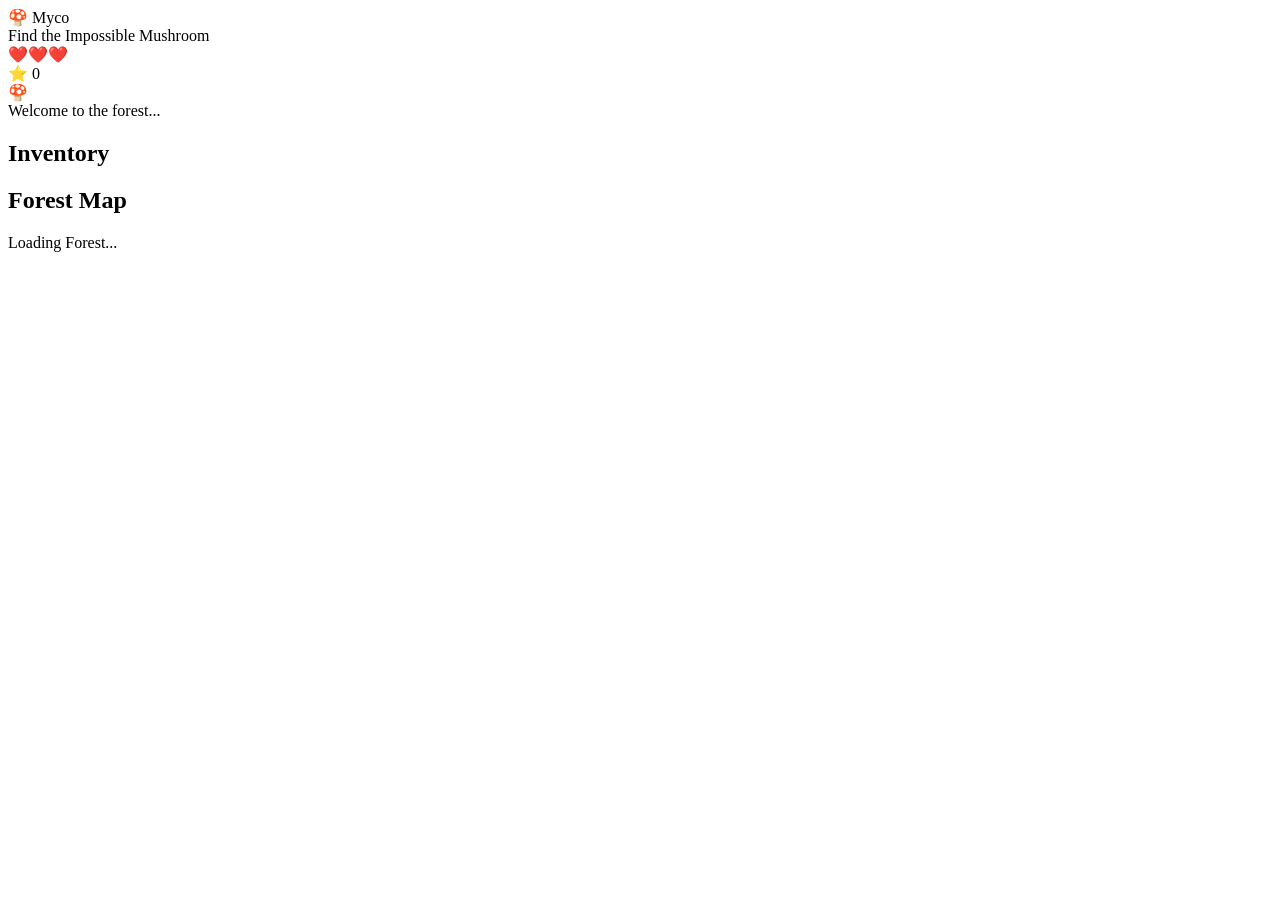
==== ui/game.html @ effb810e "Add game HTML shell" ====
<!DOCTYPE html>
<html lang="en">

<head>

<meta charset="UTF-8">

<meta
name="viewport"
content="width=device-width, initial-scale=1.0">

<title>Myco</title>

<link rel="stylesheet" href="game.css">

</head>

<body>

<div id="game">

    <!-- ========================= -->
    <!-- TOP HUD -->
    <!-- ========================= -->

    <header id="hud">

        <div class="hud-left">

            <div class="logo">

                🍄 Myco

            </div>

        </div>

        <div class="hud-center">

            <div id="quest">

                Find the Impossible Mushroom

            </div>

        </div>

        <div class="hud-right">

            <div id="health">

                ❤️❤️❤️

            </div>

            <div id="score">

                ⭐ 0

            </div>

        </div>

    </header>



    <!-- ========================= -->
    <!-- GAME AREA -->
    <!-- ========================= -->

    <main id="viewport">

        <!-- camera -->

        <div id="camera">

            <!-- world -->

            <div id="world">

            </div>

        </div>

    </main>



    <!-- ========================= -->
    <!-- MYCO DIALOG -->
    <!-- ========================= -->

    <div id="dialog">

        <div id="portrait">

            🍄

        </div>

        <div id="dialogText">

            Welcome to the forest...

        </div>

    </div>



    <!-- ========================= -->
    <!-- INVENTORY -->
    <!-- ========================= -->

    <aside id="inventory">

        <h2>

            Inventory

        </h2>

        <ul id="inventoryList">

        </ul>

    </aside>



    <!-- ========================= -->
    <!-- WORLD MAP -->
    <!-- ========================= -->

    <div id="worldMap">

        <h2>

            Forest Map

        </h2>

        <div id="mapNodes">

        </div>

    </div>



    <!-- ========================= -->
    <!-- LOADING -->
    <!-- ========================= -->

    <div id="loading">

        Loading Forest...

    </div>

</div>

<script src="game.js"></script>

</body>

</html>
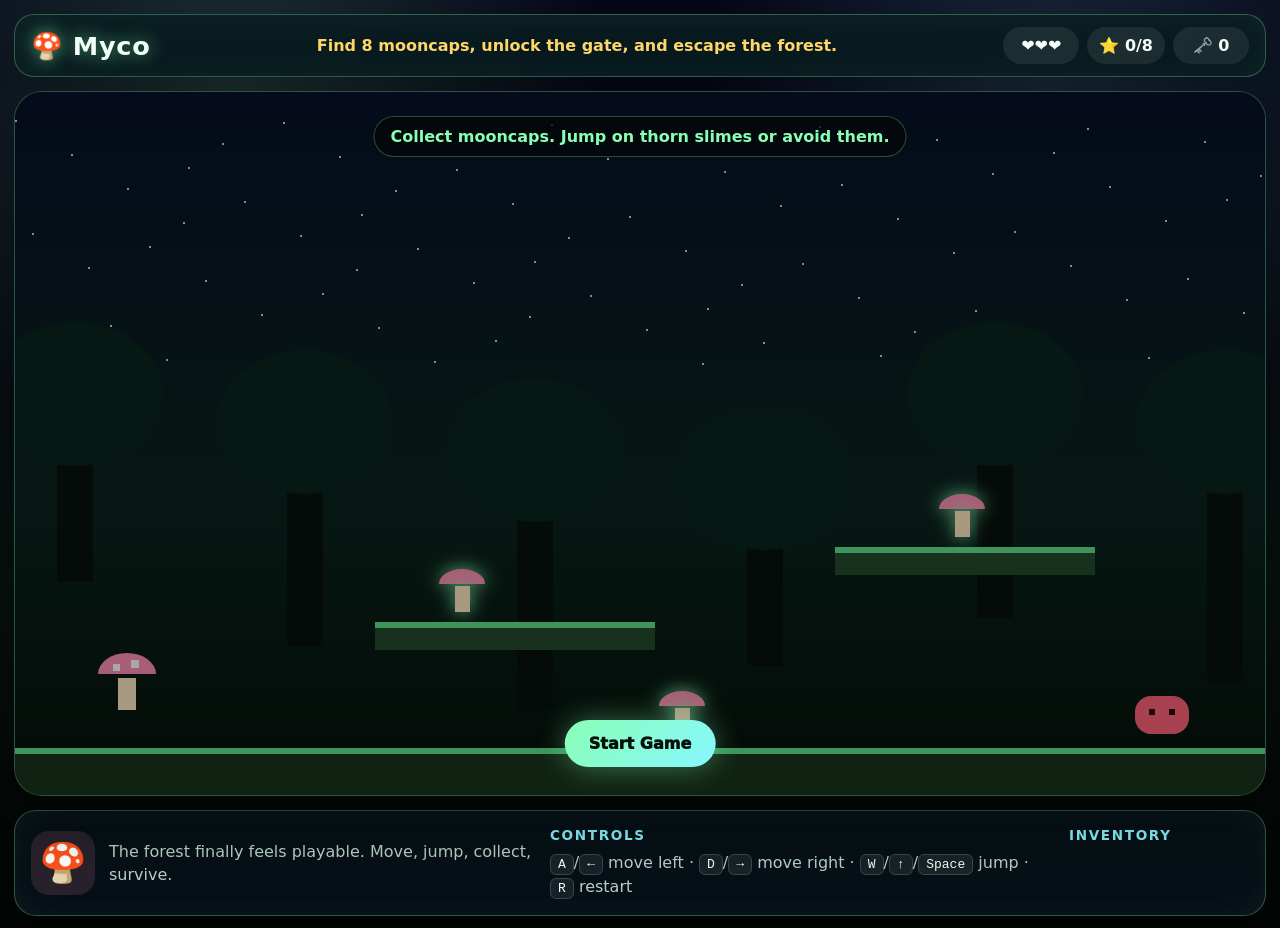
==== commit 4a1a6351: "Turn Myco shell into playable game" ====
--- a/ui/game.html
+++ b/ui/game.html
@@ -1,168 +1,47 @@
 <!DOCTYPE html>
 <html lang="en">
+<head>
+    <meta charset="UTF-8">
+    <meta name="viewport" content="width=device-width, initial-scale=1.0">
+    <title>Myco</title>
+    <link rel="stylesheet" href="game.css">
+</head>
+<body>
+    <div id="game">
+        <header id="hud" aria-label="Game status">
+            <div class="brand">🍄 <strong>Myco</strong></div>
+            <div id="quest">Find 8 mooncaps, unlock the gate, and escape the forest.</div>
+            <div class="stats">
+                <span id="health">❤️❤️❤️</span>
+                <span id="score">⭐ 0/8</span>
+                <span id="keys">🗝️ 0</span>
+            </div>
+        </header>
 
-<head>
+        <main id="viewport" aria-label="Playable Myco game">
+            <canvas id="gameCanvas" width="1280" height="720"></canvas>
+            <div id="toast">Press Start or Space to play</div>
+            <button id="startButton" type="button">Start Game</button>
+        </main>
 
-<meta charset="UTF-8">
-
-<meta
-name="viewport"
-content="width=device-width, initial-scale=1.0">
-
-<title>Myco</title>
-
-<link rel="stylesheet" href="game.css">
-
-</head>
-
-<body>
-
-<div id="game">
-
-    <!-- ========================= -->
-    <!-- TOP HUD -->
-    <!-- ========================= -->
-
-    <header id="hud">
-
-        <div class="hud-left">
-
-            <div class="logo">
-
-                🍄 Myco
-
+        <section id="panel" aria-label="Game controls and story">
+            <div id="dialog">
+                <div id="portrait">🍄</div>
+                <p id="dialogText">I need mooncaps to open the old root gate. Watch out for thorn slimes.</p>
             </div>
 
-        </div>
-
-        <div class="hud-center">
-
-            <div id="quest">
-
-                Find the Impossible Mushroom
-
+            <div id="controls">
+                <h2>Controls</h2>
+                <p><kbd>A</kbd>/<kbd>←</kbd> move left · <kbd>D</kbd>/<kbd>→</kbd> move right · <kbd>W</kbd>/<kbd>↑</kbd>/<kbd>Space</kbd> jump · <kbd>R</kbd> restart</p>
             </div>
 
-        </div>
-
-        <div class="hud-right">
-
-            <div id="health">
-
-                ❤️❤️❤️
-
+            <div id="inventory">
+                <h2>Inventory</h2>
+                <ul id="inventoryList" aria-label="Collected items"></ul>
             </div>
-
-            <div id="score">
-
-                ⭐ 0
-
-            </div>
-
-        </div>
-
-    </header>
-
-
-
-    <!-- ========================= -->
-    <!-- GAME AREA -->
-    <!-- ========================= -->
-
-    <main id="viewport">
-
-        <!-- camera -->
-
-        <div id="camera">
-
-            <!-- world -->
-
-            <div id="world">
-
-            </div>
-
-        </div>
-
-    </main>
-
-
-
-    <!-- ========================= -->
-    <!-- MYCO DIALOG -->
-    <!-- ========================= -->
-
-    <div id="dialog">
-
-        <div id="portrait">
-
-            🍄
-
-        </div>
-
-        <div id="dialogText">
-
-            Welcome to the forest...
-
-        </div>
-
+        </section>
     </div>
 
-
-
-    <!-- ========================= -->
-    <!-- INVENTORY -->
-    <!-- ========================= -->
-
-    <aside id="inventory">
-
-        <h2>
-
-            Inventory
-
-        </h2>
-
-        <ul id="inventoryList">
-
-        </ul>
-
-    </aside>
-
-
-
-    <!-- ========================= -->
-    <!-- WORLD MAP -->
-    <!-- ========================= -->
-
-    <div id="worldMap">
-
-        <h2>
-
-            Forest Map
-
-        </h2>
-
-        <div id="mapNodes">
-
-        </div>
-
-    </div>
-
-
-
-    <!-- ========================= -->
-    <!-- LOADING -->
-    <!-- ========================= -->
-
-    <div id="loading">
-
-        Loading Forest...
-
-    </div>
-
-</div>
-
-<script src="game.js"></script>
-
+    <script src="game.js"></script>
 </body>
-
 </html>
--- a/ui/game.css
+++ b/ui/game.css
@@ -0,0 +1,211 @@
+:root {
+    --bg: #050812;
+    --panel: rgba(8, 18, 26, 0.86);
+    --panel-strong: rgba(10, 28, 32, 0.95);
+    --cyan: #87f7ff;
+    --green: #89ffb5;
+    --gold: #ffd76a;
+    --pink: #ff8fb3;
+    --text: #f5fff9;
+    --muted: #b9d2c8;
+    --danger: #ff6378;
+}
+
+* { box-sizing: border-box; }
+
+html,
+body {
+    width: 100%;
+    min-height: 100%;
+    margin: 0;
+}
+
+body {
+    color: var(--text);
+    font-family: Inter, ui-rounded, "Segoe UI", system-ui, sans-serif;
+    background:
+        radial-gradient(circle at 18% 10%, rgba(137, 255, 181, 0.18), transparent 28%),
+        radial-gradient(circle at 82% 12%, rgba(135, 247, 255, 0.16), transparent 26%),
+        linear-gradient(180deg, #07071a 0%, #07110f 62%, #020503 100%);
+}
+
+#game {
+    display: grid;
+    grid-template-rows: auto minmax(360px, 1fr) auto;
+    gap: 14px;
+    width: min(1440px, 100vw);
+    min-height: 100vh;
+    padding: 14px;
+    margin: 0 auto;
+}
+
+#hud,
+#panel,
+#viewport {
+    border: 1px solid rgba(137, 255, 181, 0.3);
+    box-shadow: 0 24px 70px rgba(0, 0, 0, 0.36), inset 0 0 30px rgba(137, 255, 181, 0.05);
+}
+
+#hud {
+    display: grid;
+    grid-template-columns: auto minmax(220px, 1fr) auto;
+    gap: 16px;
+    align-items: center;
+    padding: 12px 16px;
+    border-radius: 20px;
+    background: var(--panel-strong);
+}
+
+.brand {
+    font-size: clamp(1.25rem, 2vw, 1.8rem);
+    letter-spacing: 0.03em;
+    text-shadow: 0 0 18px rgba(137, 255, 181, 0.6);
+}
+
+#quest {
+    justify-self: center;
+    color: var(--gold);
+    font-weight: 800;
+    text-align: center;
+}
+
+.stats {
+    display: flex;
+    flex-wrap: wrap;
+    gap: 8px;
+    justify-content: flex-end;
+}
+
+.stats span {
+    min-width: 76px;
+    padding: 9px 12px;
+    font-weight: 900;
+    text-align: center;
+    border-radius: 999px;
+    background: rgba(255, 255, 255, 0.08);
+}
+
+#viewport {
+    position: relative;
+    overflow: hidden;
+    border-radius: 28px;
+    background: #050812;
+}
+
+#gameCanvas {
+    display: block;
+    width: 100%;
+    height: 100%;
+    min-height: 520px;
+    image-rendering: pixelated;
+}
+
+#toast,
+#startButton {
+    position: absolute;
+    left: 50%;
+    transform: translateX(-50%);
+}
+
+#toast {
+    top: 24px;
+    padding: 10px 16px;
+    color: var(--green);
+    font-weight: 900;
+    text-align: center;
+    border: 1px solid rgba(137, 255, 181, 0.28);
+    border-radius: 999px;
+    background: rgba(2, 8, 8, 0.72);
+}
+
+#startButton {
+    bottom: 28px;
+    padding: 14px 24px;
+    color: #05100b;
+    font: inherit;
+    font-weight: 950;
+    cursor: pointer;
+    border: 0;
+    border-radius: 999px;
+    background: linear-gradient(135deg, var(--green), var(--cyan));
+    box-shadow: 0 0 28px rgba(137, 255, 181, 0.38);
+}
+
+#startButton.hidden { display: none; }
+
+#panel {
+    display: grid;
+    grid-template-columns: minmax(260px, 1fr) minmax(260px, 1fr) auto;
+    gap: 16px;
+    padding: 16px;
+    border-radius: 22px;
+    background: var(--panel);
+}
+
+#dialog {
+    display: flex;
+    gap: 14px;
+    align-items: center;
+}
+
+#portrait {
+    display: grid;
+    flex: 0 0 64px;
+    width: 64px;
+    height: 64px;
+    place-items: center;
+    font-size: 2.4rem;
+    border-radius: 18px;
+    background: rgba(255, 143, 179, 0.14);
+}
+
+#dialogText,
+#controls p {
+    margin: 0;
+    color: var(--muted);
+    line-height: 1.45;
+}
+
+h2 {
+    margin: 0 0 8px;
+    color: var(--cyan);
+    font-size: 0.85rem;
+    letter-spacing: 0.12em;
+    text-transform: uppercase;
+}
+
+kbd {
+    padding: 2px 7px;
+    color: var(--text);
+    border: 1px solid rgba(255, 255, 255, 0.16);
+    border-radius: 6px;
+    background: rgba(255, 255, 255, 0.08);
+}
+
+#inventoryList {
+    display: flex;
+    flex-wrap: wrap;
+    gap: 7px;
+    min-width: 180px;
+    padding: 0;
+    margin: 0;
+    list-style: none;
+}
+
+#inventoryList li {
+    display: grid;
+    width: 34px;
+    height: 34px;
+    place-items: center;
+    border: 1px solid rgba(255, 255, 255, 0.16);
+    border-radius: 10px;
+    background: rgba(255, 255, 255, 0.08);
+}
+
+@media (max-width: 900px) {
+    #hud,
+    #panel { grid-template-columns: 1fr; }
+    #quest,
+    .stats { justify-self: start; }
+    #gameCanvas { min-height: 460px; }
+}
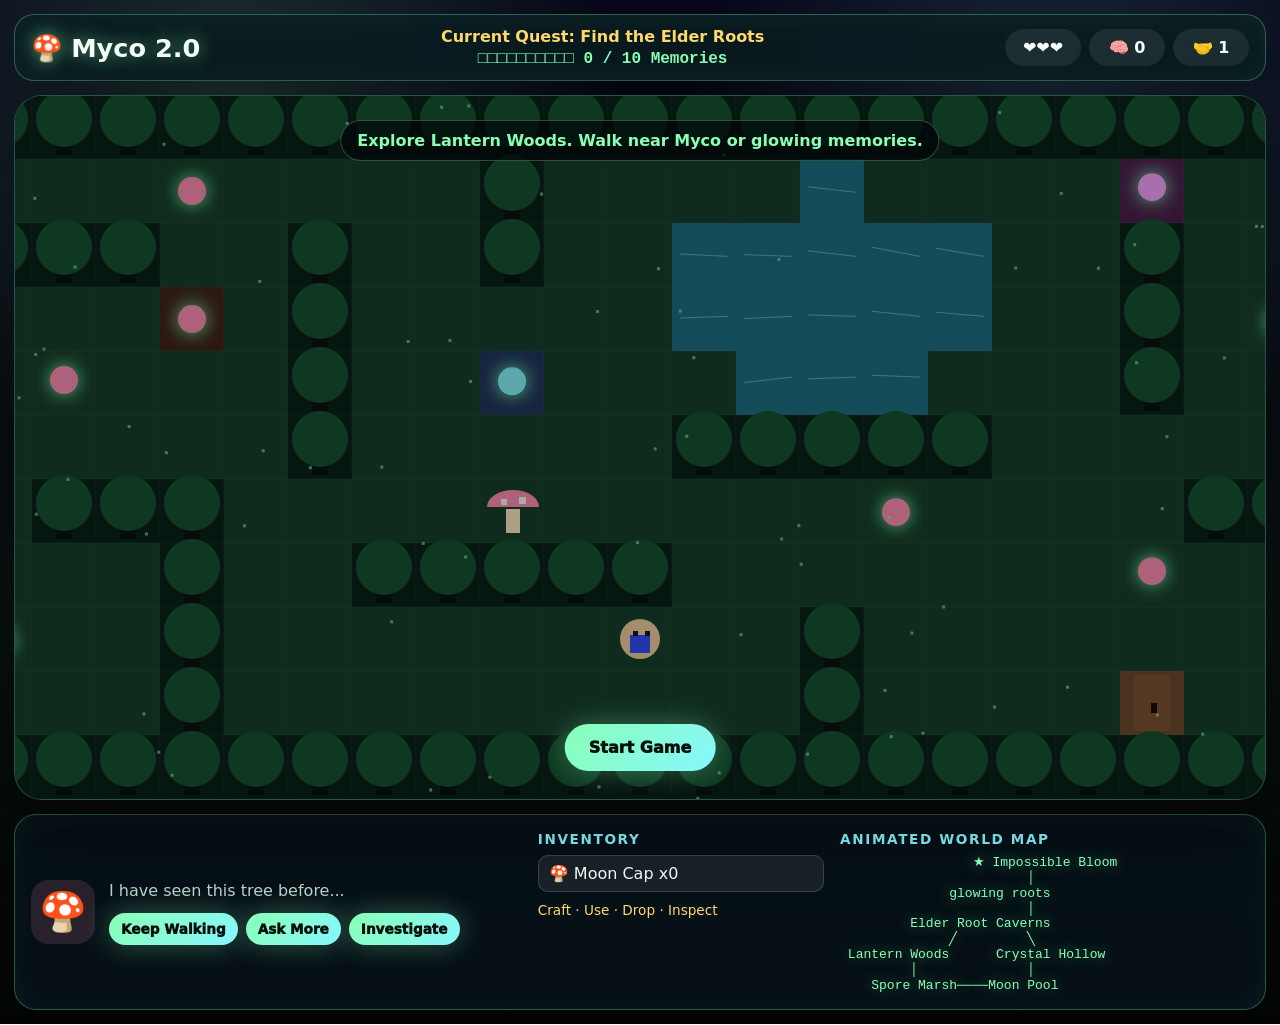
==== commit a7438ba2: "Build Myco 2.0 game architecture" ====
--- a/ui/game.html
+++ b/ui/game.html
@@ -3,41 +3,60 @@
 <head>
     <meta charset="UTF-8">
     <meta name="viewport" content="width=device-width, initial-scale=1.0">
-    <title>Myco</title>
+    <title>Myco 2.0</title>
     <link rel="stylesheet" href="game.css">
 </head>
 <body>
     <div id="game">
         <header id="hud" aria-label="Game status">
-            <div class="brand">🍄 <strong>Myco</strong></div>
-            <div id="quest">Find 8 mooncaps, unlock the gate, and escape the forest.</div>
+            <div class="brand">🍄 <strong>Myco 2.0</strong></div>
+            <div id="questBlock">
+                <span id="questTitle">Current Quest: Find the Elder Roots</span>
+                <span id="questProgress">□□□□□□□□□□ 0 / 10 Memories</span>
+            </div>
             <div class="stats">
                 <span id="health">❤️❤️❤️</span>
-                <span id="score">⭐ 0/8</span>
-                <span id="keys">🗝️ 0</span>
+                <span id="memoryCount">🧠 0</span>
+                <span id="friendship">🤝 1</span>
             </div>
         </header>
 
-        <main id="viewport" aria-label="Playable Myco game">
+        <main id="viewport" aria-label="Playable Myco 2.0 game">
             <canvas id="gameCanvas" width="1280" height="720"></canvas>
-            <div id="toast">Press Start or Space to play</div>
+            <div id="toast">Press Start, then walk with WASD or arrow keys.</div>
             <button id="startButton" type="button">Start Game</button>
         </main>
 
-        <section id="panel" aria-label="Game controls and story">
+        <section id="panel" aria-label="Companion, inventory, and map">
             <div id="dialog">
                 <div id="portrait">🍄</div>
-                <p id="dialogText">I need mooncaps to open the old root gate. Watch out for thorn slimes.</p>
-            </div>
-
-            <div id="controls">
-                <h2>Controls</h2>
-                <p><kbd>A</kbd>/<kbd>←</kbd> move left · <kbd>D</kbd>/<kbd>→</kbd> move right · <kbd>W</kbd>/<kbd>↑</kbd>/<kbd>Space</kbd> jump · <kbd>R</kbd> restart</p>
+                <div>
+                    <p id="dialogText">I have seen this tree before...</p>
+                    <div id="dialogChoices">
+                        <button type="button" data-choice="Keep Walking">Keep Walking</button>
+                        <button type="button" data-choice="Ask More">Ask More</button>
+                        <button type="button" data-choice="Investigate">Investigate</button>
+                    </div>
+                </div>
             </div>
 
             <div id="inventory">
                 <h2>Inventory</h2>
                 <ul id="inventoryList" aria-label="Collected items"></ul>
+                <div class="actions">Craft · Use · Drop · Inspect</div>
+            </div>
+
+            <div id="worldMap">
+                <h2>Animated World Map</h2>
+                <pre id="mapArt">                 ★ Impossible Bloom
+                        │
+              glowing roots
+                        │
+         Elder Root Caverns
+              ╱         ╲
+ Lantern Woods      Crystal Hollow
+         │              │
+    Spore Marsh────Moon Pool</pre>
             </div>
         </section>
     </div>
--- a/ui/game.css
+++ b/ui/game.css
@@ -1,5 +1,4 @@
 :root {
-    --bg: #050812;
     --panel: rgba(8, 18, 26, 0.86);
     --panel-strong: rgba(10, 28, 32, 0.95);
     --cyan: #87f7ff;
@@ -8,47 +7,37 @@
     --pink: #ff8fb3;
     --text: #f5fff9;
     --muted: #b9d2c8;
-    --danger: #ff6378;
 }
 
 * { box-sizing: border-box; }
-
-html,
-body {
-    width: 100%;
-    min-height: 100%;
-    margin: 0;
-}
+html, body { width: 100%; min-height: 100%; margin: 0; }
 
 body {
     color: var(--text);
     font-family: Inter, ui-rounded, "Segoe UI", system-ui, sans-serif;
-    background:
-        radial-gradient(circle at 18% 10%, rgba(137, 255, 181, 0.18), transparent 28%),
+    background: radial-gradient(circle at 18% 10%, rgba(137, 255, 181, 0.18), transparent 28%),
         radial-gradient(circle at 82% 12%, rgba(135, 247, 255, 0.16), transparent 26%),
         linear-gradient(180deg, #07071a 0%, #07110f 62%, #020503 100%);
 }
 
 #game {
     display: grid;
-    grid-template-rows: auto minmax(360px, 1fr) auto;
+    grid-template-rows: auto minmax(420px, 1fr) auto;
     gap: 14px;
-    width: min(1440px, 100vw);
+    width: min(1540px, 100vw);
     min-height: 100vh;
     padding: 14px;
     margin: 0 auto;
 }
 
-#hud,
-#panel,
-#viewport {
+#hud, #panel, #viewport {
     border: 1px solid rgba(137, 255, 181, 0.3);
     box-shadow: 0 24px 70px rgba(0, 0, 0, 0.36), inset 0 0 30px rgba(137, 255, 181, 0.05);
 }
 
 #hud {
     display: grid;
-    grid-template-columns: auto minmax(220px, 1fr) auto;
+    grid-template-columns: auto minmax(280px, 1fr) auto;
     gap: 16px;
     align-items: center;
     padding: 12px 16px;
@@ -56,156 +45,36 @@
     background: var(--panel-strong);
 }
 
-.brand {
-    font-size: clamp(1.25rem, 2vw, 1.8rem);
-    letter-spacing: 0.03em;
-    text-shadow: 0 0 18px rgba(137, 255, 181, 0.6);
-}
+.brand { font-size: clamp(1.25rem, 2vw, 1.8rem); text-shadow: 0 0 18px rgba(137, 255, 181, 0.6); }
+#questBlock { display: grid; gap: 4px; justify-items: center; color: var(--gold); font-weight: 800; text-align: center; }
+#questProgress { color: var(--green); font-family: ui-monospace, SFMono-Regular, Menlo, monospace; }
+.stats { display: flex; flex-wrap: wrap; gap: 8px; justify-content: flex-end; }
+.stats span { min-width: 76px; padding: 9px 12px; font-weight: 900; text-align: center; border-radius: 999px; background: rgba(255, 255, 255, 0.08); }
 
-#quest {
-    justify-self: center;
-    color: var(--gold);
-    font-weight: 800;
-    text-align: center;
-}
-
-.stats {
-    display: flex;
-    flex-wrap: wrap;
-    gap: 8px;
-    justify-content: flex-end;
-}
-
-.stats span {
-    min-width: 76px;
-    padding: 9px 12px;
-    font-weight: 900;
-    text-align: center;
-    border-radius: 999px;
-    background: rgba(255, 255, 255, 0.08);
-}
-
-#viewport {
-    position: relative;
-    overflow: hidden;
-    border-radius: 28px;
-    background: #050812;
-}
-
-#gameCanvas {
-    display: block;
-    width: 100%;
-    height: 100%;
-    min-height: 520px;
-    image-rendering: pixelated;
-}
-
-#toast,
-#startButton {
-    position: absolute;
-    left: 50%;
-    transform: translateX(-50%);
-}
-
-#toast {
-    top: 24px;
-    padding: 10px 16px;
-    color: var(--green);
-    font-weight: 900;
-    text-align: center;
-    border: 1px solid rgba(137, 255, 181, 0.28);
-    border-radius: 999px;
-    background: rgba(2, 8, 8, 0.72);
-}
-
-#startButton {
-    bottom: 28px;
-    padding: 14px 24px;
-    color: #05100b;
-    font: inherit;
-    font-weight: 950;
-    cursor: pointer;
-    border: 0;
-    border-radius: 999px;
-    background: linear-gradient(135deg, var(--green), var(--cyan));
-    box-shadow: 0 0 28px rgba(137, 255, 181, 0.38);
-}
-
+#viewport { position: relative; overflow: hidden; border-radius: 28px; background: #050812; }
+#gameCanvas { display: block; width: 100%; height: 100%; min-height: 560px; image-rendering: pixelated; }
+#toast, #startButton { position: absolute; left: 50%; transform: translateX(-50%); }
+#toast { top: 24px; padding: 10px 16px; color: var(--green); font-weight: 900; text-align: center; border: 1px solid rgba(137, 255, 181, 0.28); border-radius: 999px; background: rgba(2, 8, 8, 0.72); }
+#startButton, #dialogChoices button { color: #05100b; font: inherit; font-weight: 950; cursor: pointer; border: 0; border-radius: 999px; background: linear-gradient(135deg, var(--green), var(--cyan)); box-shadow: 0 0 28px rgba(137, 255, 181, 0.32); }
+#startButton { bottom: 28px; padding: 14px 24px; }
 #startButton.hidden { display: none; }
 
-#panel {
-    display: grid;
-    grid-template-columns: minmax(260px, 1fr) minmax(260px, 1fr) auto;
-    gap: 16px;
-    padding: 16px;
-    border-radius: 22px;
-    background: var(--panel);
+#panel { display: grid; grid-template-columns: minmax(330px, 1.2fr) minmax(240px, 0.7fr) minmax(330px, 1fr); gap: 16px; padding: 16px; border-radius: 22px; background: var(--panel); }
+#dialog { display: flex; gap: 14px; align-items: center; }
+#portrait { display: grid; flex: 0 0 64px; width: 64px; height: 64px; place-items: center; font-size: 2.4rem; border-radius: 18px; background: rgba(255, 143, 179, 0.14); }
+#dialogText { margin: 0 0 10px; color: var(--muted); line-height: 1.45; }
+#dialogChoices { display: flex; flex-wrap: wrap; gap: 8px; }
+#dialogChoices button { padding: 8px 12px; font-size: 0.85rem; }
+h2 { margin: 0 0 8px; color: var(--cyan); font-size: 0.85rem; letter-spacing: 0.12em; text-transform: uppercase; }
+#inventoryList { display: grid; gap: 8px; padding: 0; margin: 0; list-style: none; }
+#inventoryList li { padding: 8px 10px; border: 1px solid rgba(255, 255, 255, 0.16); border-radius: 10px; background: rgba(255, 255, 255, 0.08); }
+.actions { margin-top: 10px; color: var(--gold); font-size: 0.85rem; }
+#mapArt { position: relative; margin: 0; color: var(--green); line-height: 1.18; text-shadow: 0 0 14px rgba(137, 255, 181, 0.5); animation: map-pulse 2.8s ease-in-out infinite; }
+
+@keyframes map-pulse { 50% { filter: brightness(1.25); transform: translateY(-1px); } }
+
+@media (max-width: 980px) {
+    #hud, #panel { grid-template-columns: 1fr; }
+    #questBlock, .stats { justify-self: start; }
+    #gameCanvas { min-height: 480px; }
 }
-
-#dialog {
-    display: flex;
-    gap: 14px;
-    align-items: center;
-}
-
-#portrait {
-    display: grid;
-    flex: 0 0 64px;
-    width: 64px;
-    height: 64px;
-    place-items: center;
-    font-size: 2.4rem;
-    border-radius: 18px;
-    background: rgba(255, 143, 179, 0.14);
-}
-
-#dialogText,
-#controls p {
-    margin: 0;
-    color: var(--muted);
-    line-height: 1.45;
-}
-
-h2 {
-    margin: 0 0 8px;
-    color: var(--cyan);
-    font-size: 0.85rem;
-    letter-spacing: 0.12em;
-    text-transform: uppercase;
-}
-
-kbd {
-    padding: 2px 7px;
-    color: var(--text);
-    border: 1px solid rgba(255, 255, 255, 0.16);
-    border-radius: 6px;
-    background: rgba(255, 255, 255, 0.08);
-}
-
-#inventoryList {
-    display: flex;
-    flex-wrap: wrap;
-    gap: 7px;
-    min-width: 180px;
-    padding: 0;
-    margin: 0;
-    list-style: none;
-}
-
-#inventoryList li {
-    display: grid;
-    width: 34px;
-    height: 34px;
-    place-items: center;
-    border: 1px solid rgba(255, 255, 255, 0.16);
-    border-radius: 10px;
-    background: rgba(255, 255, 255, 0.08);
-}
-
-@media (max-width: 900px) {
-    #hud,
-    #panel { grid-template-columns: 1fr; }
-    #quest,
-    .stats { justify-self: start; }
-    #gameCanvas { min-height: 460px; }
-}
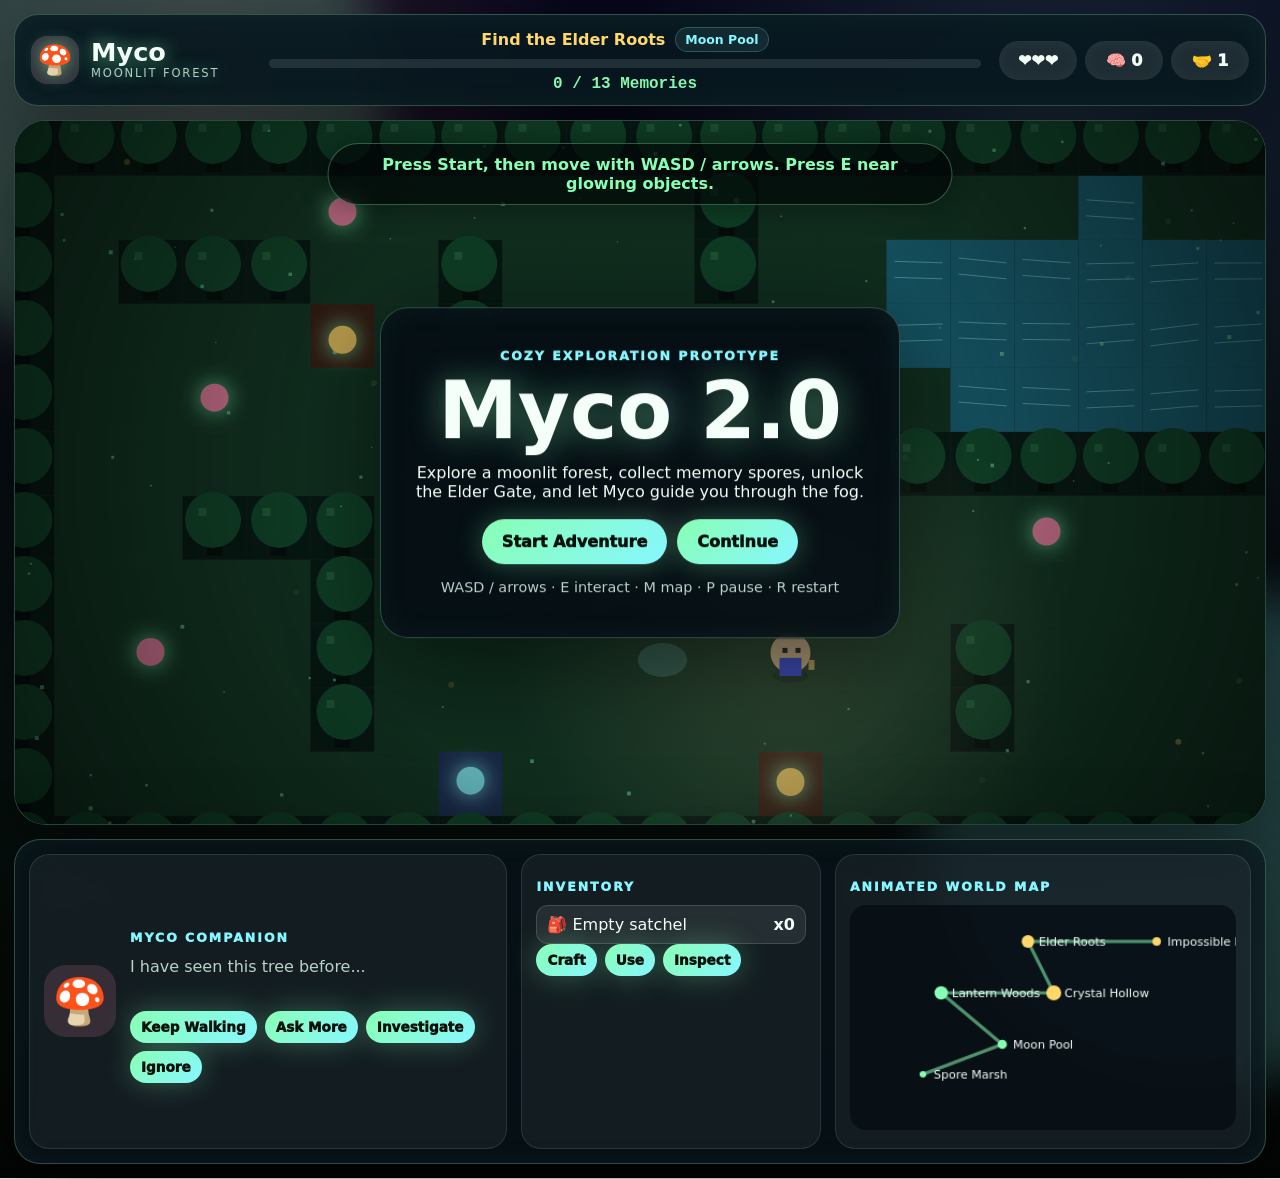
==== commit e0a7fdba: "Polish Myco into commercial-grade game prototype" ====
--- a/ui/game.html
+++ b/ui/game.html
@@ -2,19 +2,32 @@
 <html lang="en">
 <head>
     <meta charset="UTF-8">
-    <meta name="viewport" content="width=device-width, initial-scale=1.0">
-    <title>Myco 2.0</title>
+    <meta name="viewport" content="width=device-width, initial-scale=1.0, viewport-fit=cover">
+    <meta name="theme-color" content="#050812">
+    <title>Myco 2.0 — Moonlit Forest Adventure</title>
     <link rel="stylesheet" href="game.css">
 </head>
 <body>
-    <div id="game">
+    <div id="game" class="game-shell">
+        <div class="ambient ambient-a"></div>
+        <div class="ambient ambient-b"></div>
+
         <header id="hud" aria-label="Game status">
-            <div class="brand">🍄 <strong>Myco 2.0</strong></div>
-            <div id="questBlock">
-                <span id="questTitle">Current Quest: Find the Elder Roots</span>
-                <span id="questProgress">□□□□□□□□□□ 0 / 10 Memories</span>
+            <div class="brand" aria-label="Myco 2.0">
+                <span class="brand-mark">🍄</span>
+                <span><strong>Myco</strong><small>Moonlit Forest</small></span>
             </div>
-            <div class="stats">
+
+            <section id="questBlock" aria-label="Current quest">
+                <div class="quest-row">
+                    <span id="questTitle">Find the Elder Roots</span>
+                    <span id="biomeLabel">Lantern Woods</span>
+                </div>
+                <div class="progress-track" aria-hidden="true"><span id="questBar"></span></div>
+                <span id="questProgress">0 / 10 Memories</span>
+            </section>
+
+            <div class="stats" aria-label="Player stats">
                 <span id="health">❤️❤️❤️</span>
                 <span id="memoryCount">🧠 0</span>
                 <span id="friendship">🤝 1</span>
@@ -23,41 +36,66 @@
 
         <main id="viewport" aria-label="Playable Myco 2.0 game">
             <canvas id="gameCanvas" width="1280" height="720"></canvas>
-            <div id="toast">Press Start, then walk with WASD or arrow keys.</div>
-            <button id="startButton" type="button">Start Game</button>
+            <div id="vignette" aria-hidden="true"></div>
+            <div id="toast" role="status">Press Start, then move with WASD / arrows. Press E near glowing objects.</div>
+
+            <section id="titleScreen" class="screen-card" aria-label="Start screen">
+                <p class="eyebrow">Cozy exploration prototype</p>
+                <h1>Myco 2.0</h1>
+                <p>Explore a moonlit forest, collect memory spores, unlock the Elder Gate, and let Myco guide you through the fog.</p>
+                <div class="button-row">
+                    <button id="startButton" type="button">Start Adventure</button>
+                    <button id="continueButton" type="button">Continue</button>
+                </div>
+                <p class="hint">WASD / arrows · E interact · M map · P pause · R restart</p>
+            </section>
+
+            <section id="pauseMenu" class="screen-card hidden" aria-label="Pause menu">
+                <p class="eyebrow">Paused</p>
+                <h2>Moon Pool Checkpoint</h2>
+                <p>Your progress autosaves in this browser. Continue when you are ready.</p>
+                <div class="button-row">
+                    <button id="resumeButton" type="button">Resume</button>
+                    <button id="restartButton" type="button">Restart Run</button>
+                </div>
+            </section>
+
+            <div id="touchControls" aria-label="Touch controls">
+                <button type="button" data-touch="ArrowUp">▲</button>
+                <div>
+                    <button type="button" data-touch="ArrowLeft">◀</button>
+                    <button type="button" data-touch="ArrowDown">▼</button>
+                    <button type="button" data-touch="ArrowRight">▶</button>
+                </div>
+                <button type="button" data-touch="KeyE" class="wide">Interact</button>
+            </div>
         </main>
 
         <section id="panel" aria-label="Companion, inventory, and map">
-            <div id="dialog">
-                <div id="portrait">🍄</div>
-                <div>
+            <article id="dialog" class="panel-card">
+                <div id="portrait" aria-hidden="true">🍄</div>
+                <div class="dialog-copy">
+                    <h2>Myco Companion</h2>
                     <p id="dialogText">I have seen this tree before...</p>
                     <div id="dialogChoices">
                         <button type="button" data-choice="Keep Walking">Keep Walking</button>
                         <button type="button" data-choice="Ask More">Ask More</button>
                         <button type="button" data-choice="Investigate">Investigate</button>
+                        <button type="button" data-choice="Ignore">Ignore</button>
                     </div>
                 </div>
-            </div>
+            </article>
 
-            <div id="inventory">
+            <article id="inventory" class="panel-card">
                 <h2>Inventory</h2>
                 <ul id="inventoryList" aria-label="Collected items"></ul>
-                <div class="actions">Craft · Use · Drop · Inspect</div>
-            </div>
+                <div class="actions"><button type="button">Craft</button><button type="button">Use</button><button type="button">Inspect</button></div>
+            </article>
 
-            <div id="worldMap">
+            <article id="worldMap" class="panel-card">
                 <h2>Animated World Map</h2>
-                <pre id="mapArt">                 ★ Impossible Bloom
-                        │
-              glowing roots
-                        │
-         Elder Root Caverns
-              ╱         ╲
- Lantern Woods      Crystal Hollow
-         │              │
-    Spore Marsh────Moon Pool</pre>
-            </div>
+                <canvas id="mapCanvas" width="360" height="210" aria-label="Forest route map"></canvas>
+            </article>
         </section>
     </div>
 
--- a/ui/game.css
+++ b/ui/game.css
@@ -1,80 +1,80 @@
 :root {
-    --panel: rgba(8, 18, 26, 0.86);
-    --panel-strong: rgba(10, 28, 32, 0.95);
+    --bg: #050812;
+    --panel: rgba(8, 18, 26, 0.78);
+    --panel-strong: rgba(9, 25, 32, 0.94);
+    --line: rgba(164, 255, 206, 0.26);
     --cyan: #87f7ff;
     --green: #89ffb5;
     --gold: #ffd76a;
     --pink: #ff8fb3;
     --text: #f5fff9;
     --muted: #b9d2c8;
+    --shadow: 0 28px 90px rgba(0, 0, 0, 0.46);
 }
 
 * { box-sizing: border-box; }
 html, body { width: 100%; min-height: 100%; margin: 0; }
-
 body {
     color: var(--text);
     font-family: Inter, ui-rounded, "Segoe UI", system-ui, sans-serif;
-    background: radial-gradient(circle at 18% 10%, rgba(137, 255, 181, 0.18), transparent 28%),
-        radial-gradient(circle at 82% 12%, rgba(135, 247, 255, 0.16), transparent 26%),
-        linear-gradient(180deg, #07071a 0%, #07110f 62%, #020503 100%);
+    background: radial-gradient(circle at 16% 8%, rgba(255, 143, 179, 0.18), transparent 25%),
+        radial-gradient(circle at 82% 14%, rgba(135, 247, 255, 0.16), transparent 30%),
+        linear-gradient(180deg, #07071a 0%, #07110f 64%, #020503 100%);
+    overflow-x: hidden;
 }
 
-#game {
-    display: grid;
-    grid-template-rows: auto minmax(420px, 1fr) auto;
-    gap: 14px;
-    width: min(1540px, 100vw);
-    min-height: 100vh;
-    padding: 14px;
-    margin: 0 auto;
-}
+button { font: inherit; }
+button:focus-visible, canvas:focus-visible { outline: 3px solid var(--gold); outline-offset: 3px; }
+.game-shell { position: relative; display: grid; grid-template-rows: auto minmax(520px, 1fr) auto; gap: 14px; width: min(1620px, 100vw); min-height: 100vh; padding: 14px; margin: 0 auto; isolation: isolate; }
+.ambient { position: fixed; width: 32rem; height: 32rem; border-radius: 999px; filter: blur(24px); opacity: 0.22; pointer-events: none; z-index: -1; animation: drift 14s ease-in-out infinite alternate; }
+.ambient-a { left: -8rem; top: -10rem; background: var(--green); }
+.ambient-b { right: -10rem; bottom: -12rem; background: var(--cyan); animation-delay: -6s; }
+#hud, #panel, #viewport, .screen-card { border: 1px solid var(--line); box-shadow: var(--shadow), inset 0 0 32px rgba(137, 255, 181, 0.05); backdrop-filter: blur(18px); }
 
-#hud, #panel, #viewport {
-    border: 1px solid rgba(137, 255, 181, 0.3);
-    box-shadow: 0 24px 70px rgba(0, 0, 0, 0.36), inset 0 0 30px rgba(137, 255, 181, 0.05);
-}
-
-#hud {
-    display: grid;
-    grid-template-columns: auto minmax(280px, 1fr) auto;
-    gap: 16px;
-    align-items: center;
-    padding: 12px 16px;
-    border-radius: 20px;
-    background: var(--panel-strong);
-}
-
-.brand { font-size: clamp(1.25rem, 2vw, 1.8rem); text-shadow: 0 0 18px rgba(137, 255, 181, 0.6); }
-#questBlock { display: grid; gap: 4px; justify-items: center; color: var(--gold); font-weight: 800; text-align: center; }
+#hud { display: grid; grid-template-columns: auto minmax(300px, 1fr) auto; gap: 18px; align-items: center; padding: 12px 16px; border-radius: 24px; background: var(--panel-strong); }
+.brand { display: flex; gap: 12px; align-items: center; min-width: 220px; text-shadow: 0 0 18px rgba(137, 255, 181, 0.62); }
+.brand-mark { display: grid; width: 48px; height: 48px; place-items: center; border-radius: 16px; background: rgba(255, 143, 179, 0.14); box-shadow: inset 0 0 18px rgba(255, 255, 255, 0.08); font-size: 1.8rem; }
+.brand strong { display: block; font-size: clamp(1.25rem, 2vw, 1.85rem); line-height: 1; }
+.brand small { display: block; color: var(--muted); font-size: 0.72rem; letter-spacing: 0.16em; text-transform: uppercase; }
+#questBlock { display: grid; gap: 7px; color: var(--gold); font-weight: 900; text-align: center; }
+.quest-row { display: flex; flex-wrap: wrap; gap: 10px; justify-content: center; align-items: center; }
+#biomeLabel { padding: 4px 9px; color: var(--cyan); border: 1px solid rgba(135, 247, 255, 0.22); border-radius: 999px; background: rgba(135, 247, 255, 0.08); font-size: 0.78rem; }
+.progress-track { height: 9px; overflow: hidden; border-radius: 999px; background: rgba(255, 255, 255, 0.10); }
+#questBar { display: block; width: 0%; height: 100%; border-radius: inherit; background: linear-gradient(90deg, var(--pink), var(--gold), var(--green)); box-shadow: 0 0 18px rgba(137, 255, 181, 0.6); transition: width 260ms ease; }
 #questProgress { color: var(--green); font-family: ui-monospace, SFMono-Regular, Menlo, monospace; }
 .stats { display: flex; flex-wrap: wrap; gap: 8px; justify-content: flex-end; }
-.stats span { min-width: 76px; padding: 9px 12px; font-weight: 900; text-align: center; border-radius: 999px; background: rgba(255, 255, 255, 0.08); }
+.stats span { min-width: 78px; padding: 10px 12px; font-weight: 950; text-align: center; border-radius: 999px; background: rgba(255, 255, 255, 0.09); box-shadow: inset 0 0 16px rgba(255, 255, 255, 0.04); }
 
-#viewport { position: relative; overflow: hidden; border-radius: 28px; background: #050812; }
-#gameCanvas { display: block; width: 100%; height: 100%; min-height: 560px; image-rendering: pixelated; }
-#toast, #startButton { position: absolute; left: 50%; transform: translateX(-50%); }
-#toast { top: 24px; padding: 10px 16px; color: var(--green); font-weight: 900; text-align: center; border: 1px solid rgba(137, 255, 181, 0.28); border-radius: 999px; background: rgba(2, 8, 8, 0.72); }
-#startButton, #dialogChoices button { color: #05100b; font: inherit; font-weight: 950; cursor: pointer; border: 0; border-radius: 999px; background: linear-gradient(135deg, var(--green), var(--cyan)); box-shadow: 0 0 28px rgba(137, 255, 181, 0.32); }
-#startButton { bottom: 28px; padding: 14px 24px; }
-#startButton.hidden { display: none; }
+#viewport { position: relative; overflow: hidden; border-radius: 32px; background: #050812; }
+#gameCanvas { display: block; width: 100%; height: 100%; min-height: 620px; image-rendering: pixelated; background: #050812; }
+#vignette { position: absolute; inset: 0; pointer-events: none; background: radial-gradient(circle, transparent 46%, rgba(0, 0, 0, 0.52) 100%); mix-blend-mode: multiply; }
+#toast { position: absolute; top: 22px; left: 50%; max-width: min(760px, calc(100% - 32px)); transform: translateX(-50%); padding: 11px 16px; color: var(--green); font-weight: 900; text-align: center; border: 1px solid rgba(137, 255, 181, 0.32); border-radius: 999px; background: rgba(2, 8, 8, 0.72); box-shadow: 0 0 28px rgba(0, 0, 0, 0.34); }
+.screen-card { position: absolute; left: 50%; top: 50%; width: min(520px, calc(100% - 32px)); transform: translate(-50%, -50%); padding: 28px; border-radius: 28px; text-align: center; background: rgba(5, 12, 20, 0.88); }
+.screen-card.hidden { display: none; }
+.screen-card h1, .screen-card h2 { margin: 0 0 10px; color: var(--text); font-size: clamp(2.5rem, 8vw, 5rem); line-height: 0.9; text-shadow: 0 0 34px rgba(137, 255, 181, 0.45); }
+.screen-card h2 { font-size: clamp(1.8rem, 5vw, 3.2rem); }
+.eyebrow, h2 { color: var(--cyan); font-size: 0.78rem; font-weight: 950; letter-spacing: 0.16em; text-transform: uppercase; }
+.hint { color: var(--muted); font-size: 0.9rem; }
+.button-row { display: flex; flex-wrap: wrap; gap: 10px; justify-content: center; margin-top: 18px; }
+#startButton, #continueButton, #resumeButton, #restartButton, #dialogChoices button, .actions button { color: #05100b; font-weight: 950; cursor: pointer; border: 0; border-radius: 999px; background: linear-gradient(135deg, var(--green), var(--cyan)); box-shadow: 0 0 28px rgba(137, 255, 181, 0.30); transition: transform 160ms ease, filter 160ms ease; }
+button:hover { transform: translateY(-1px); filter: brightness(1.08); }
+#startButton, #continueButton, #resumeButton, #restartButton { padding: 13px 20px; }
 
-#panel { display: grid; grid-template-columns: minmax(330px, 1.2fr) minmax(240px, 0.7fr) minmax(330px, 1fr); gap: 16px; padding: 16px; border-radius: 22px; background: var(--panel); }
+#panel { display: grid; grid-template-columns: minmax(360px, 1.15fr) minmax(260px, 0.72fr) minmax(340px, 1fr); gap: 14px; padding: 14px; border-radius: 26px; background: var(--panel); }
+.panel-card { min-height: 154px; padding: 14px; border: 1px solid rgba(255, 255, 255, 0.10); border-radius: 20px; background: rgba(255, 255, 255, 0.055); }
 #dialog { display: flex; gap: 14px; align-items: center; }
-#portrait { display: grid; flex: 0 0 64px; width: 64px; height: 64px; place-items: center; font-size: 2.4rem; border-radius: 18px; background: rgba(255, 143, 179, 0.14); }
-#dialogText { margin: 0 0 10px; color: var(--muted); line-height: 1.45; }
-#dialogChoices { display: flex; flex-wrap: wrap; gap: 8px; }
-#dialogChoices button { padding: 8px 12px; font-size: 0.85rem; }
-h2 { margin: 0 0 8px; color: var(--cyan); font-size: 0.85rem; letter-spacing: 0.12em; text-transform: uppercase; }
+#portrait { display: grid; flex: 0 0 72px; width: 72px; height: 72px; place-items: center; font-size: 2.8rem; border-radius: 22px; background: rgba(255, 143, 179, 0.15); animation: breathe 2.4s ease-in-out infinite; }
+#dialogText { min-height: 44px; margin: 0 0 12px; color: var(--muted); line-height: 1.45; }
+#dialogChoices, .actions { display: flex; flex-wrap: wrap; gap: 8px; }
+#dialogChoices button, .actions button { padding: 8px 11px; font-size: 0.85rem; }
 #inventoryList { display: grid; gap: 8px; padding: 0; margin: 0; list-style: none; }
-#inventoryList li { padding: 8px 10px; border: 1px solid rgba(255, 255, 255, 0.16); border-radius: 10px; background: rgba(255, 255, 255, 0.08); }
-.actions { margin-top: 10px; color: var(--gold); font-size: 0.85rem; }
-#mapArt { position: relative; margin: 0; color: var(--green); line-height: 1.18; text-shadow: 0 0 14px rgba(137, 255, 181, 0.5); animation: map-pulse 2.8s ease-in-out infinite; }
+#inventoryList li { display: flex; justify-content: space-between; gap: 10px; padding: 9px 10px; border: 1px solid rgba(255, 255, 255, 0.14); border-radius: 12px; background: rgba(255, 255, 255, 0.08); }
+#mapCanvas { width: 100%; height: auto; border-radius: 16px; background: rgba(0, 0, 0, 0.16); }
+#touchControls { position: absolute; left: 18px; bottom: 18px; display: none; gap: 6px; align-items: center; }
+#touchControls button { min-width: 46px; min-height: 42px; color: var(--text); border: 1px solid rgba(255,255,255,.2); border-radius: 14px; background: rgba(5,12,20,.72); }
+#touchControls .wide { min-width: 92px; color: var(--green); }
 
-@keyframes map-pulse { 50% { filter: brightness(1.25); transform: translateY(-1px); } }
-
-@media (max-width: 980px) {
-    #hud, #panel { grid-template-columns: 1fr; }
-    #questBlock, .stats { justify-self: start; }
-    #gameCanvas { min-height: 480px; }
-}
+@keyframes drift { to { transform: translate3d(42px, 34px, 0) scale(1.08); } }
+@keyframes breathe { 50% { transform: translateY(-2px) scale(1.03); filter: brightness(1.18); } }
+@media (max-width: 1080px) { #hud, #panel { grid-template-columns: 1fr; } .brand, .stats { justify-content: center; justify-self: center; } #gameCanvas { min-height: 560px; } }
+@media (max-width: 760px) { .game-shell { padding: 8px; grid-template-rows: auto minmax(520px, 1fr) auto; } #hud { border-radius: 18px; } #viewport { border-radius: 22px; } #gameCanvas { min-height: 520px; } #touchControls { display: grid; } #panel { padding: 8px; } #dialog { align-items: flex-start; } }
